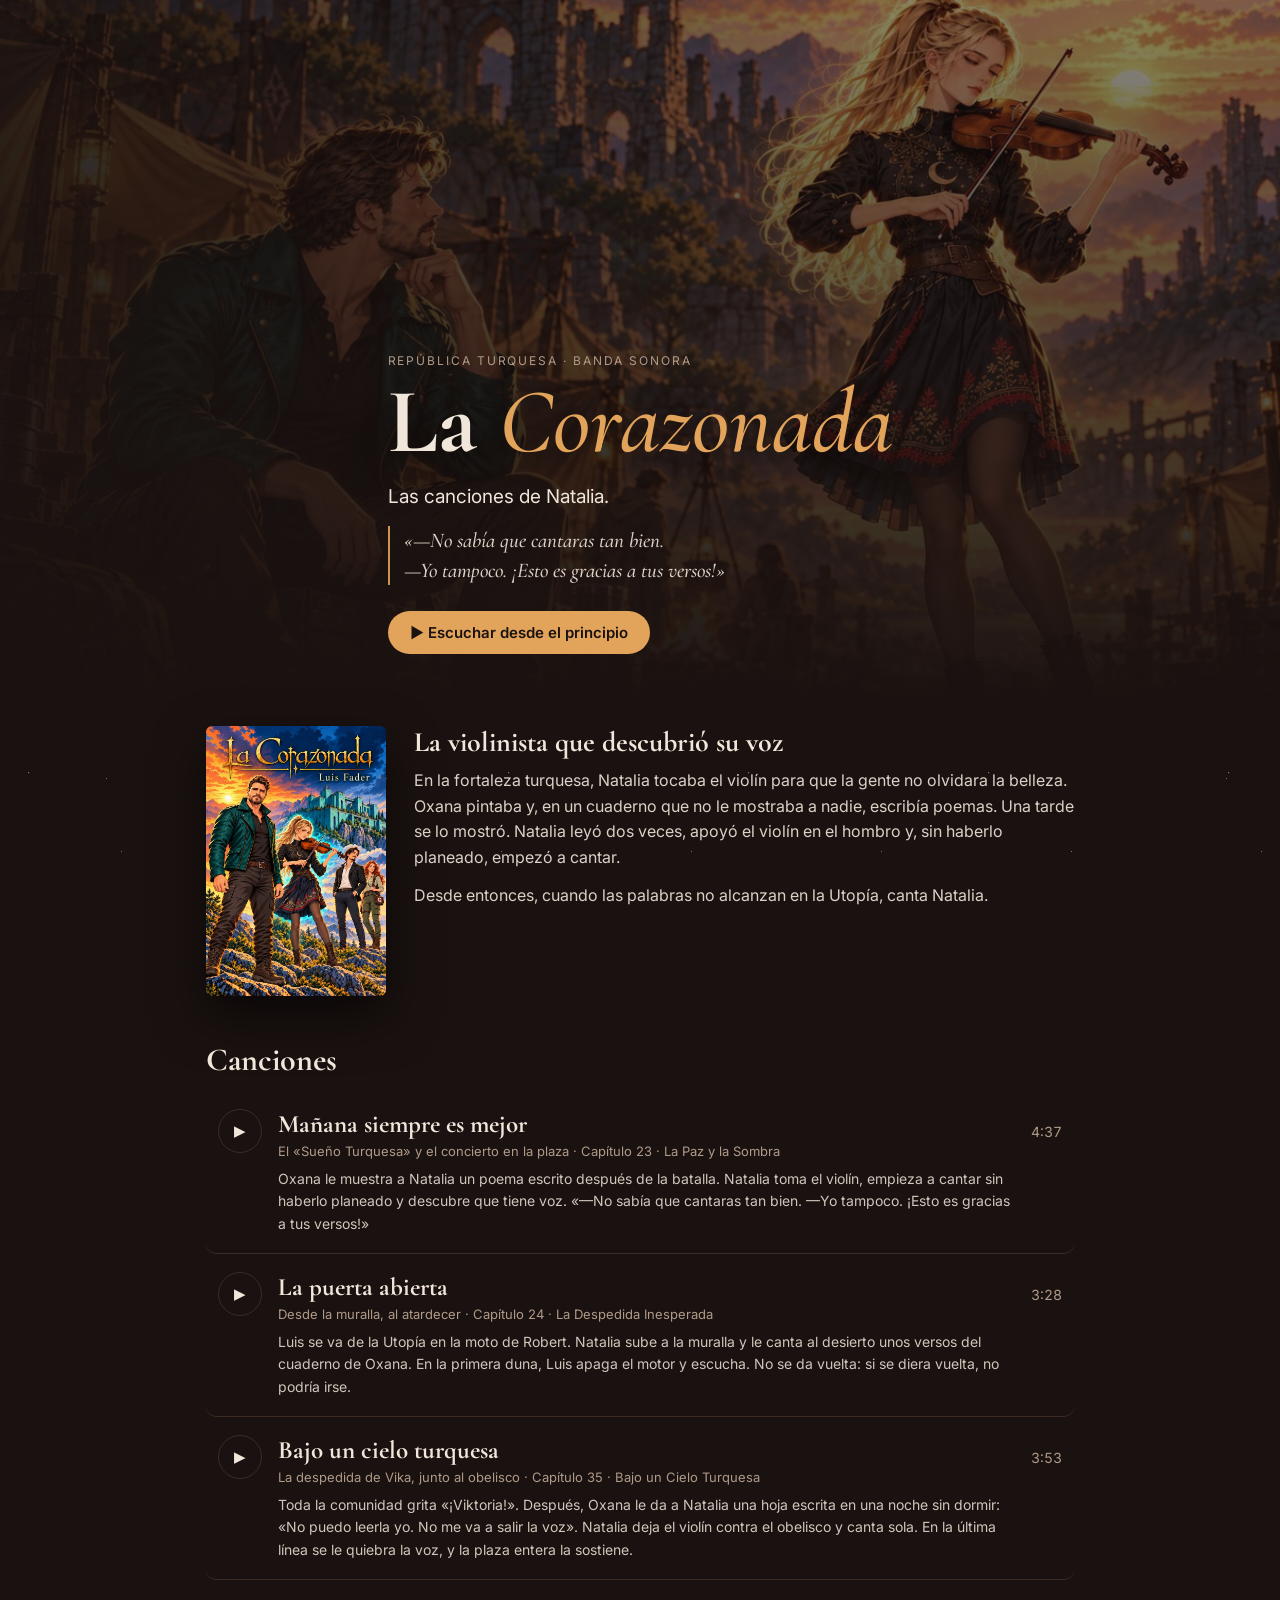
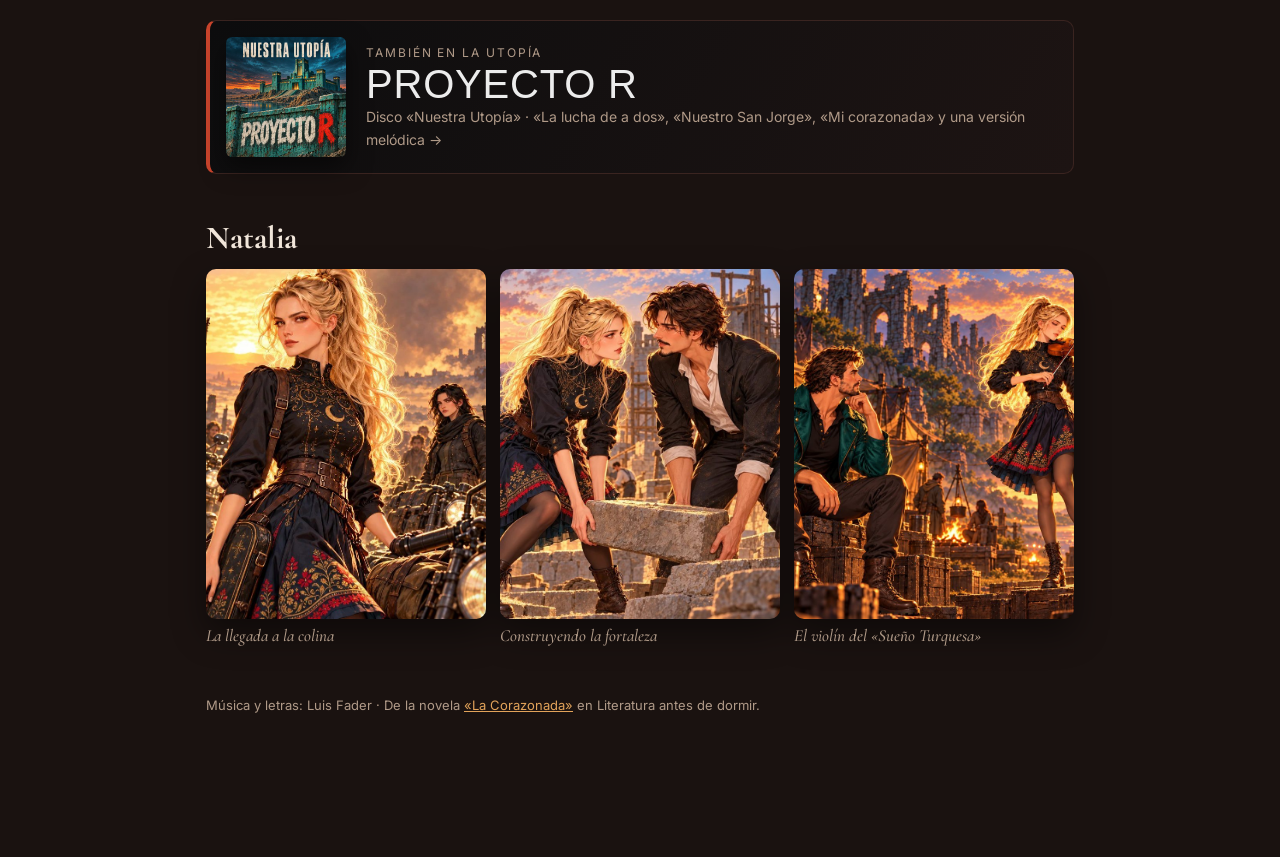
==== index.html @ 4f979d16 "Proyecto R: «Mi corazonada (versión melódica)», pista 4 Co-Authored-By: Claude Opus 5.5 <noreply@ant" ====
<!DOCTYPE html>
<html lang="es">
<head>
  <meta charset="UTF-8">
  <meta name="viewport" content="width=device-width, initial-scale=1.0">
  <title>La Corazonada — banda sonora</title>
  <meta name="description" content="Las canciones de Natalia en «La Corazonada», novela de Robert Fader.">
  <meta property="og:title" content="La Corazonada — banda sonora">
  <meta property="og:description" content="Las canciones de Natalia en «La Corazonada».">
  <meta property="og:image" content="assets/img/hero-violin.jpg">
  <link rel="preconnect" href="https://fonts.googleapis.com">
  <link href="https://fonts.googleapis.com/css2?family=Cormorant+Garamond:ital,wght@0,500;0,700;1,500&family=Inter:wght@400;500;600&display=swap" rel="stylesheet">
  <link rel="stylesheet" href="assets/css/style.css?v=4">
</head>
<body>
  <div class="stars" aria-hidden="true"></div>
  <div class="dust" aria-hidden="true"></div>

  <header class="hero">
    <img class="hero-bg" src="assets/img/hero-violin.jpg" alt="">
    <div class="hero-shade" aria-hidden="true"></div>
    <div class="wrap hero-inner">
      <p class="eyebrow">República Turquesa · Banda sonora</p>
      <h1>La <em>Corazonada</em></h1>
      <p class="lead">Las canciones de Natalia.</p>
      <p class="quote">«—No sabía que cantaras tan bien.<br>—Yo tampoco. ¡Esto es gracias a tus versos!»</p>
      <button class="btn" id="playAll" type="button">▶ Escuchar desde el principio</button>
    </div>
  </header>

  <main class="wrap">
    <section class="intro">
      <img class="cover" src="assets/img/cover.jpg" alt="Portada de «La Corazonada»">
      <div>
        <h2>La violinista que descubrió su voz</h2>
        <p>En la fortaleza turquesa, Natalia tocaba el violín para que la gente no olvidara la belleza. Oxana pintaba y, en un cuaderno que no le mostraba a nadie, escribía poemas. Una tarde se lo mostró. Natalia leyó dos veces, apoyó el violín en el hombro y, sin haberlo planeado, empezó a cantar.</p>
        <p>Desde entonces, cuando las palabras no alcanzan en la Utopía, canta Natalia.</p>
      </div>
    </section>

    <h2 class="section-title">Canciones</h2>
    <ol class="tracks" id="tracks"></ol>

    <section class="lyrics" id="lyrics" hidden>
      <p class="eyebrow" id="lyricsScene"></p>
      <h2 id="lyricsTitle"></h2>
      <div id="lyricsBody" class="lyrics-body"></div>
    </section>

    <a class="band-card" href="proyecto-r/">
      <img src="proyecto-r/img/nuestra-utopia-400.jpg" alt="Portada de «Nuestra Utopía», de Proyecto R" width="120" height="120" loading="lazy">
      <span class="band-text">
        <span class="eyebrow">También en la Utopía</span>
        <span class="band-name">Proyecto R</span>
        <span class="band-sub">Disco «Nuestra Utopía» · «La lucha de a dos», «Nuestro San Jorge», «Mi corazonada» y una versión melódica →</span>
      </span>
    </a>

    <h2 class="section-title">Natalia</h2>
    <div class="gallery">
      <figure><img src="assets/img/natalia-retrato.jpg" alt="Natalia junto a las motos, al llegar a la colina" loading="lazy"><figcaption>La llegada a la colina</figcaption></figure>
      <figure><img src="assets/img/natalia-piedra.jpg" alt="Natalia y Robert levantando una piedra turquesa" loading="lazy"><figcaption>Construyendo la fortaleza</figcaption></figure>
      <figure><img src="assets/img/hero-violin.jpg" alt="Natalia toca el violín al atardecer mientras Robert la escucha" loading="lazy"><figcaption>El violín del «Sueño Turquesa»</figcaption></figure>
    </div>
  </main>

  <footer class="wrap foot">
    <p>Música y letras: Luis Fader · De la novela <a href="https://luisfader.github.io/litmir/?lang=es#/la-corazonada">«La Corazonada»</a> en Literatura antes de dormir.</p>
  </footer>

  <div class="player" id="player" hidden>
    <button class="pbtn" id="prev" type="button" aria-label="Anterior">⏮</button>
    <button class="pbtn big" id="toggle" type="button" aria-label="Reproducir">▶</button>
    <button class="pbtn" id="next" type="button" aria-label="Siguiente">⏭</button>
    <div class="pinfo">
      <span id="nowTitle"></span>
      <input type="range" id="seek" min="0" max="100" value="0" step="0.1" aria-label="Posición">
    </div>
    <span class="ptime" id="time">0:00</span>
  </div>
  <audio id="audio" preload="none"></audio>

  <script src="assets/js/canciones.js?v=4"></script>
  <script src="assets/js/app.js?v=4"></script>
</body>
</html>
---- assets/css/style.css ----
/* Desierto al atardecer y una fortaleza turquesa. Cuando canta Natalia, el cielo se vuelve turquesa y el polvo brilla. */
:root {
  --bg: #1a1210;
  --bg2: #241915;
  --line: #3d2c24;
  --ink: #f1e6da;
  --muted: #b09a88;
  --accent: #e2a35a;      /* arena dorada */
  --turq1: #3fd0c9;       /* cielo turquesa */
  --turq2: #1f8f9a;
  --serif: "Cormorant Garamond", Georgia, serif;
  --sans: "Inter", system-ui, sans-serif;
}
body.is-playing { --accent: var(--turq1); }

* { box-sizing: border-box; }
html { scroll-behavior: smooth; }
body {
  margin: 0; background: var(--bg); color: var(--ink);
  font: 16px/1.6 var(--sans); padding-bottom: 96px; transition: background 2s;
}
body.is-playing { background: #0f1a1c; }
a { color: var(--accent); }

.wrap { max-width: 900px; margin: 0 auto; padding: 0 16px; }

/* estrellas del desierto */
.stars {
  position: fixed; inset: 0; pointer-events: none; z-index: 0; opacity: .45;
  background-image:
    radial-gradient(1.5px 1.5px at 12% 22%, #fff3e0 50%, transparent 51%),
    radial-gradient(1px 1px at 64% 48%, #fff3e0 50%, transparent 51%),
    radial-gradient(1.2px 1.2px at 38% 78%, #ffe2c4 50%, transparent 51%),
    radial-gradient(1px 1px at 86% 12%, #fff3e0 50%, transparent 51%);
  background-size: 240px 240px, 190px 190px, 280px 280px, 150px 150px;
  animation: twinkle 6s ease-in-out infinite alternate; transition: opacity 2s;
}
@keyframes twinkle { to { opacity: .2; } }
body.is-playing .stars { opacity: .7; }

/* polvo turquesa que sube con la música */
.dust {
  position: fixed; inset: 0; pointer-events: none; z-index: 0; opacity: 0;
  background-image:
    radial-gradient(2px 2px at 20% 90%, var(--turq1) 50%, transparent 51%),
    radial-gradient(1.5px 1.5px at 70% 70%, var(--turq1) 50%, transparent 51%),
    radial-gradient(2.5px 2.5px at 45% 55%, #9ff3ec 50%, transparent 51%),
    radial-gradient(1.5px 1.5px at 90% 85%, var(--turq1) 50%, transparent 51%);
  background-size: 230px 230px, 170px 170px, 270px 270px, 150px 150px;
  animation: dust 18s linear infinite; transition: opacity 2s;
}
@keyframes dust { to { background-position: 30px -230px, -20px -170px, 15px -270px, -10px -150px; } }
body.is-playing .dust { opacity: .5; }
@media (prefers-reduced-motion: reduce) { .stars, .dust { animation: none; } }

header, main, footer { position: relative; z-index: 1; }

/* portada con Natalia y el violín */
.hero { position: relative; min-height: 78vh; display: flex; align-items: flex-end; overflow: hidden; }
.hero-bg {
  position: absolute; inset: 0; width: 100%; height: 100%; object-fit: cover; object-position: 70% 35%;
  filter: saturate(.8) brightness(.75); transition: filter 2.5s;
}
body.is-playing .hero-bg { filter: saturate(1.05) brightness(.85) hue-rotate(-12deg); }
.hero-shade {
  position: absolute; inset: 0;
  background: linear-gradient(180deg, rgba(26,18,16,.15) 0%, rgba(26,18,16,.55) 55%, var(--bg) 100%),
              linear-gradient(90deg, rgba(26,18,16,.85) 0%, rgba(26,18,16,.2) 65%);
  transition: background 2s;
}
body.is-playing .hero-shade {
  background: linear-gradient(180deg, rgba(15,26,28,.1) 0%, rgba(15,26,28,.55) 55%, #0f1a1c 100%),
              linear-gradient(90deg, rgba(15,26,28,.85) 0%, rgba(15,26,28,.15) 65%);
}
.hero-inner { position: relative; padding-top: 80px; padding-bottom: 48px; }
.eyebrow { text-transform: uppercase; letter-spacing: .16em; font-size: 12px; color: var(--muted); margin: 0 0 8px; }
h1 { font: 700 clamp(48px, 9vw, 92px)/.95 var(--serif); margin: 0 0 16px; text-shadow: 0 4px 30px rgba(0,0,0,.5); }
h1 em { font-weight: 500; color: var(--accent); transition: color 1.5s; }
body.is-playing h1 em {
  background: linear-gradient(90deg, var(--turq1), #9ff3ec, var(--turq2));
  -webkit-background-clip: text; background-clip: text; color: transparent;
}
.lead { font-size: 19px; margin: 0 0 14px; max-width: 30em; }
.quote {
  font: italic 500 21px/1.4 var(--serif); color: var(--ink); opacity: .9; max-width: 28em;
  border-left: 2px solid var(--accent); padding-left: 14px; margin: 0 0 26px; transition: border-color 1.5s;
}
.btn {
  font: 600 15px var(--sans); color: #1a1210; background: var(--accent);
  border: 0; border-radius: 999px; padding: 12px 22px; cursor: pointer; transition: background 1.5s, transform .15s;
}
.btn:hover { transform: translateY(-1px); }

.intro { display: grid; grid-template-columns: 180px 1fr; gap: 28px; align-items: start; margin-top: 24px; }
.cover { width: 100%; border-radius: 6px; box-shadow: 0 20px 50px rgba(0,0,0,.6); }
.intro h2 { font: 700 28px/1.15 var(--serif); margin: 0 0 10px; }
.intro p { margin: 0 0 12px; color: var(--ink); opacity: .9; }

.section-title { font: 700 32px var(--serif); margin: 44px 0 12px; }

.tracks { list-style: none; margin: 0; padding: 0; }
.track {
  display: grid; grid-template-columns: 44px 1fr auto; gap: 16px; align-items: start;
  padding: 18px 12px; border-bottom: 1px solid var(--line); cursor: pointer; border-radius: 10px; transition: background .2s;
}
.track:hover, .track.active { background: var(--bg2); }
body.is-playing .track.active { background: rgba(63,208,201,.08); }
.tplay {
  width: 44px; height: 44px; border-radius: 50%; border: 1px solid var(--line);
  background: transparent; color: var(--ink); font-size: 15px; cursor: pointer;
}
.track.active .tplay { background: var(--accent); color: #1a1210; border-color: var(--accent); }
.tmeta { display: flex; flex-direction: column; gap: 2px; min-width: 0; }
.ttitle { font: 700 25px/1.2 var(--serif); }
.track.active .ttitle { color: var(--accent); }
.tscene { font-size: 13px; color: var(--muted); }
.tchap { white-space: nowrap; }
.tnote { font-size: 14px; opacity: .85; margin-top: 4px; }
.tdur { font-variant-numeric: tabular-nums; color: var(--muted); font-size: 14px; padding-top: 12px; }

.lyrics { margin: 44px 0 24px; padding: 28px; background: var(--bg2); border-radius: 12px; border: 1px solid var(--line); }
.lyrics h2 { font: 700 36px var(--serif); margin: 0 0 16px; color: var(--accent); transition: color 1.5s; }
.lyrics-body p { font: 500 21px/1.5 var(--serif); margin: 0 0 18px; }
.lyrics-body .chorus { padding-left: 14px; border-left: 2px solid var(--accent); font-style: italic; }
.lyrics-body .label { display: block; font: 600 11px var(--sans); letter-spacing: .14em; text-transform: uppercase; color: var(--muted); font-style: normal; margin-bottom: 4px; }
.muted { color: var(--muted); }

.gallery { display: grid; grid-template-columns: repeat(3, 1fr); gap: 14px; }
.gallery figure { margin: 0; }
.gallery img { width: 100%; aspect-ratio: 4/5; object-fit: cover; border-radius: 10px; display: block; box-shadow: 0 14px 34px rgba(0,0,0,.45); }
.gallery figcaption { font: italic 500 17px var(--serif); color: var(--muted); margin-top: 6px; }

.foot { color: var(--muted); font-size: 13px; padding-top: 36px; padding-bottom: 32px; }

.player {
  position: fixed; left: 0; right: 0; bottom: 0; z-index: 5;
  display: flex; align-items: center; gap: 10px; padding: 12px 16px;
  background: rgba(20,14,12,.94); backdrop-filter: blur(8px); border-top: 1px solid var(--line);
}
body.is-playing .player { background: rgba(12,22,24,.94); }
.player[hidden] { display: none; }
.pbtn { background: none; border: 0; color: var(--ink); font-size: 18px; cursor: pointer; padding: 6px; }
.pbtn.big { width: 44px; height: 44px; border-radius: 50%; background: var(--accent); color: #1a1210; transition: background 1.5s; }
.pinfo { flex: 1; display: flex; flex-direction: column; gap: 4px; min-width: 0; }
#nowTitle { font: 700 17px var(--serif); white-space: nowrap; overflow: hidden; text-overflow: ellipsis; }
#seek { width: 100%; accent-color: var(--accent); }
.ptime { font-variant-numeric: tabular-nums; color: var(--muted); font-size: 13px; }

@media (max-width: 640px) {
  .hero { min-height: 70vh; }
  .hero-bg { object-position: 72% 30%; }
  .hero-inner { padding-top: 48px; padding-bottom: 32px; }
  .intro { grid-template-columns: 1fr; }
  .cover { width: 140px; }
  .gallery { grid-template-columns: 1fr 1fr; }
  .gallery figure:last-child { grid-column: 1 / -1; }
  .gallery figure:last-child img { aspect-ratio: 16/10; }
  .track { grid-template-columns: 40px 1fr; }
  .tdur { display: none; }
  .tplay { width: 40px; height: 40px; }
  .lyrics { padding: 20px; }
}

/* acceso a Proyecto R */
.band-card {
  display: flex; align-items: center; gap: 20px; margin: 40px 0 0; padding: 16px;
  background: linear-gradient(120deg, #0d0d0e, #1d1413); border: 1px solid #3a2420; border-left: 4px solid #c9442c;
  border-radius: 10px; text-decoration: none; color: var(--ink); transition: transform .15s, border-color .2s;
}
.band-card:hover { transform: translateY(-2px); border-color: #c9442c; }
.band-card .eyebrow { margin: 0; }
.band-name { font: 400 40px/1 Impact, "Anton", sans-serif; text-transform: uppercase; letter-spacing: .02em; color: #ececec; }
.band-sub { font-size: 14px; color: var(--muted); }
.band-card img { width: 120px; height: 120px; object-fit: cover; border-radius: 6px; flex: none; box-shadow: 0 10px 24px rgba(0,0,0,.5); }
.band-text { display: flex; flex-direction: column; gap: 2px; min-width: 0; }
@media (max-width: 640px) { .band-card img { width: 84px; height: 84px; } .band-name { font-size: 30px; } }
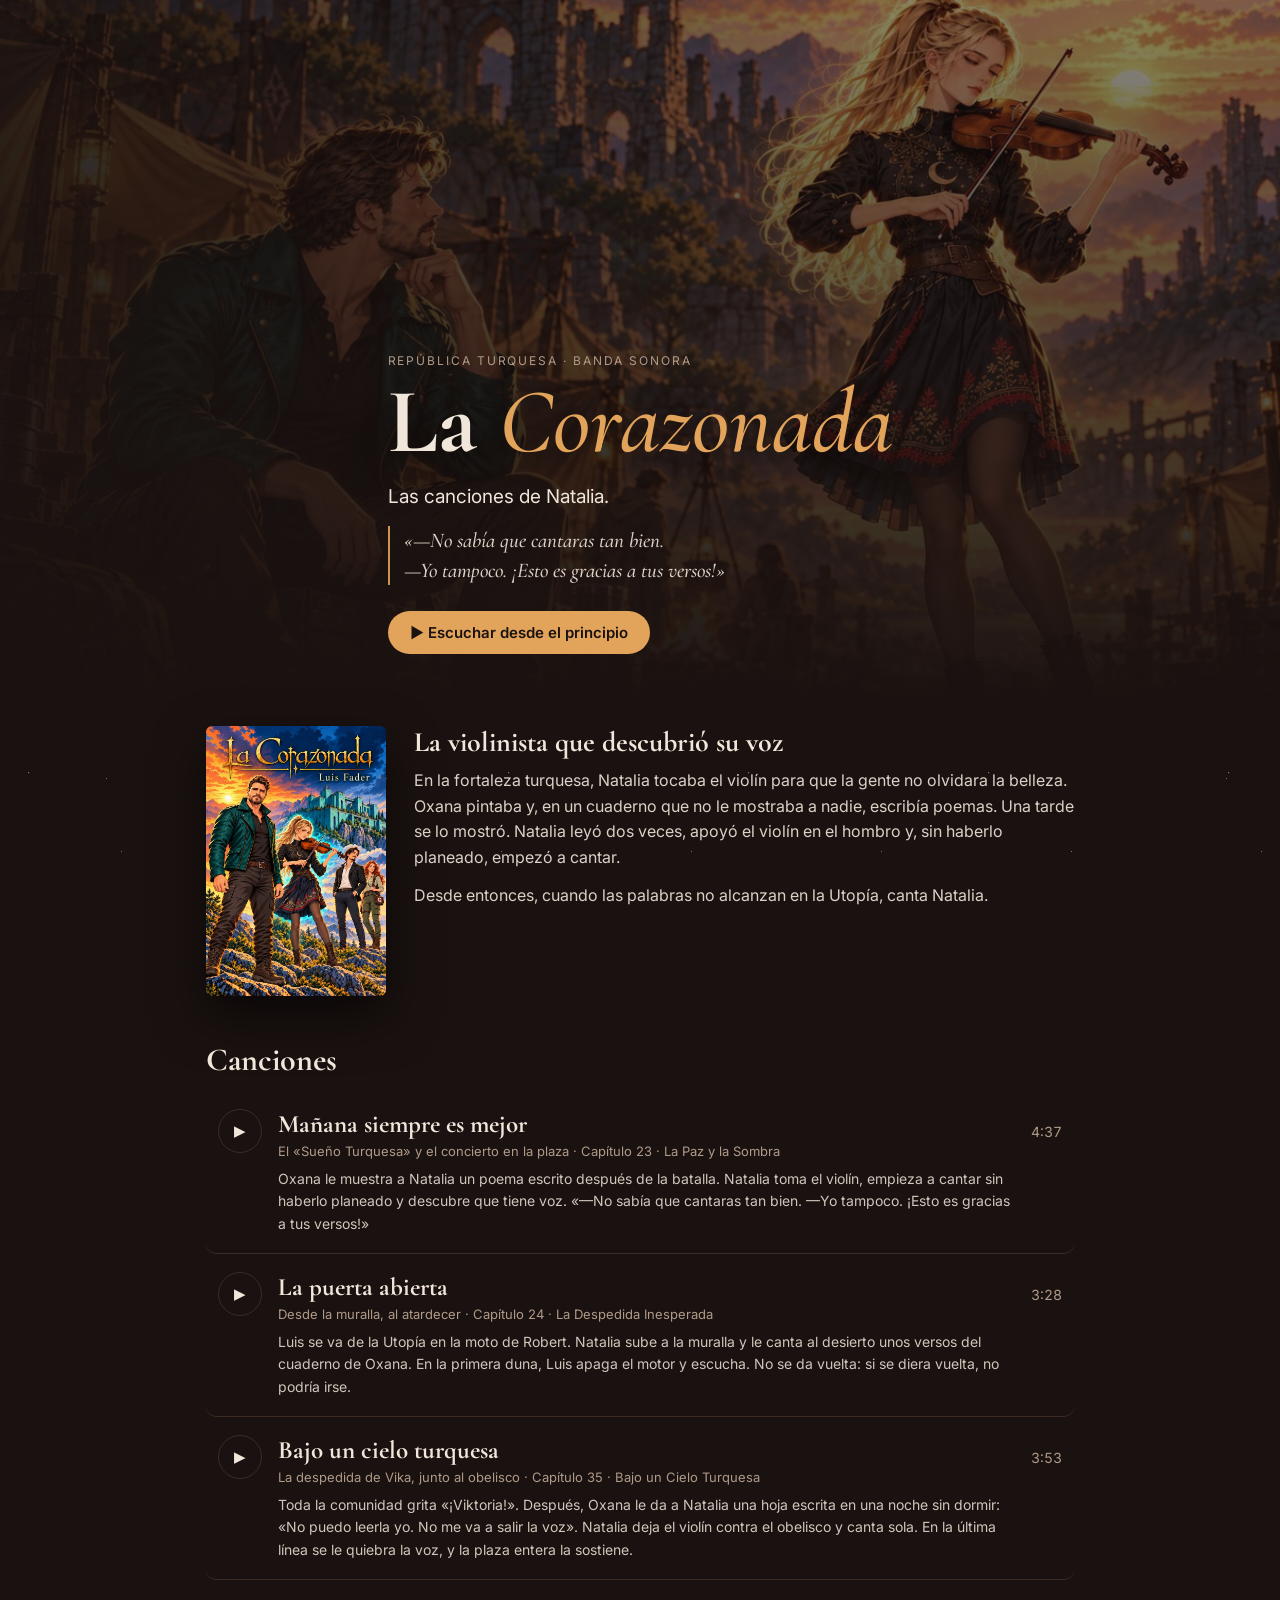
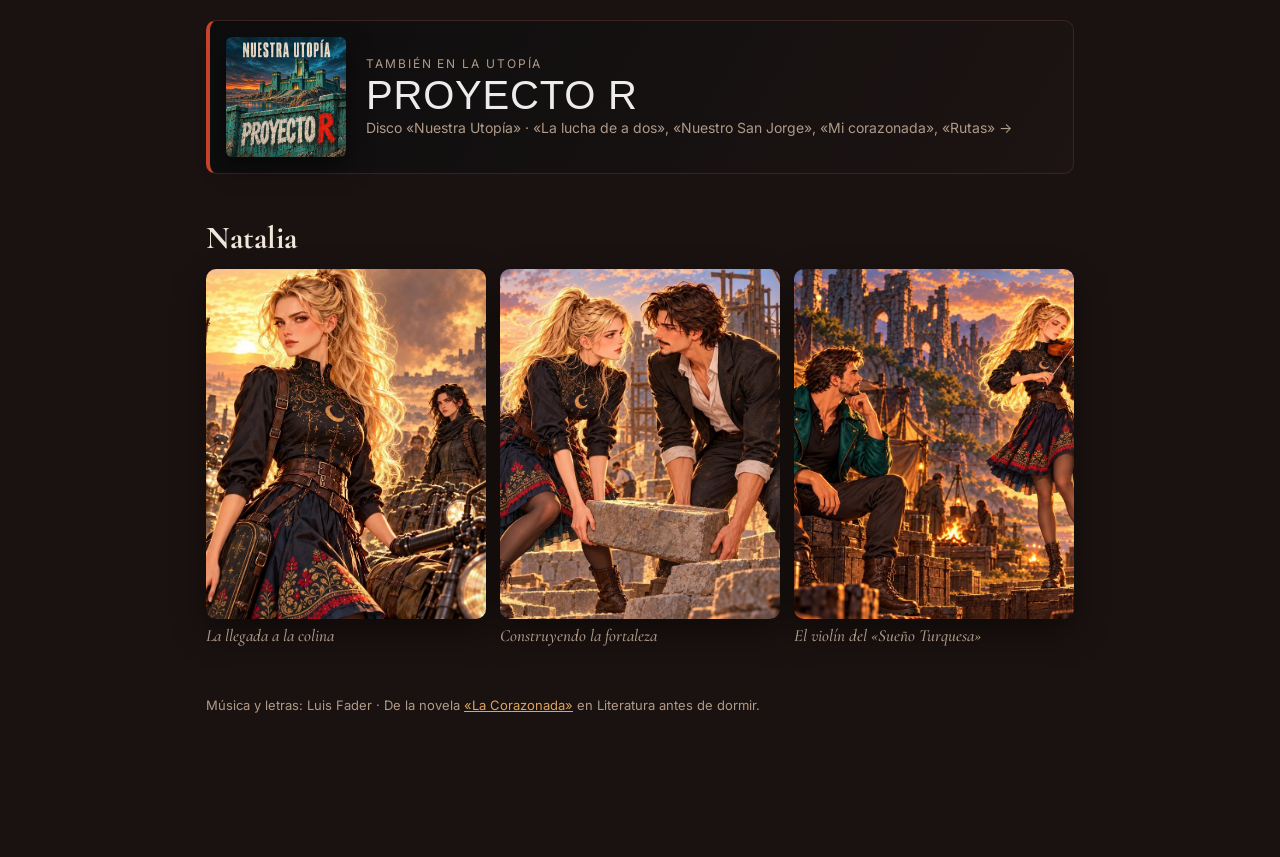
==== commit f5cfd79d: "Proyecto R: «Rutas», pista 5 Co-Authored-By: Claude Opus 5.5 <noreply@anthropic.com> Claude-Session:" ====
--- a/index.html
+++ b/index.html
@@ -52,7 +52,7 @@
       <span class="band-text">
         <span class="eyebrow">También en la Utopía</span>
         <span class="band-name">Proyecto R</span>
-        <span class="band-sub">Disco «Nuestra Utopía» · «La lucha de a dos», «Nuestro San Jorge», «Mi corazonada» y una versión melódica →</span>
+        <span class="band-sub">Disco «Nuestra Utopía» · «La lucha de a dos», «Nuestro San Jorge», «Mi corazonada», «Rutas» →</span>
       </span>
     </a>
 
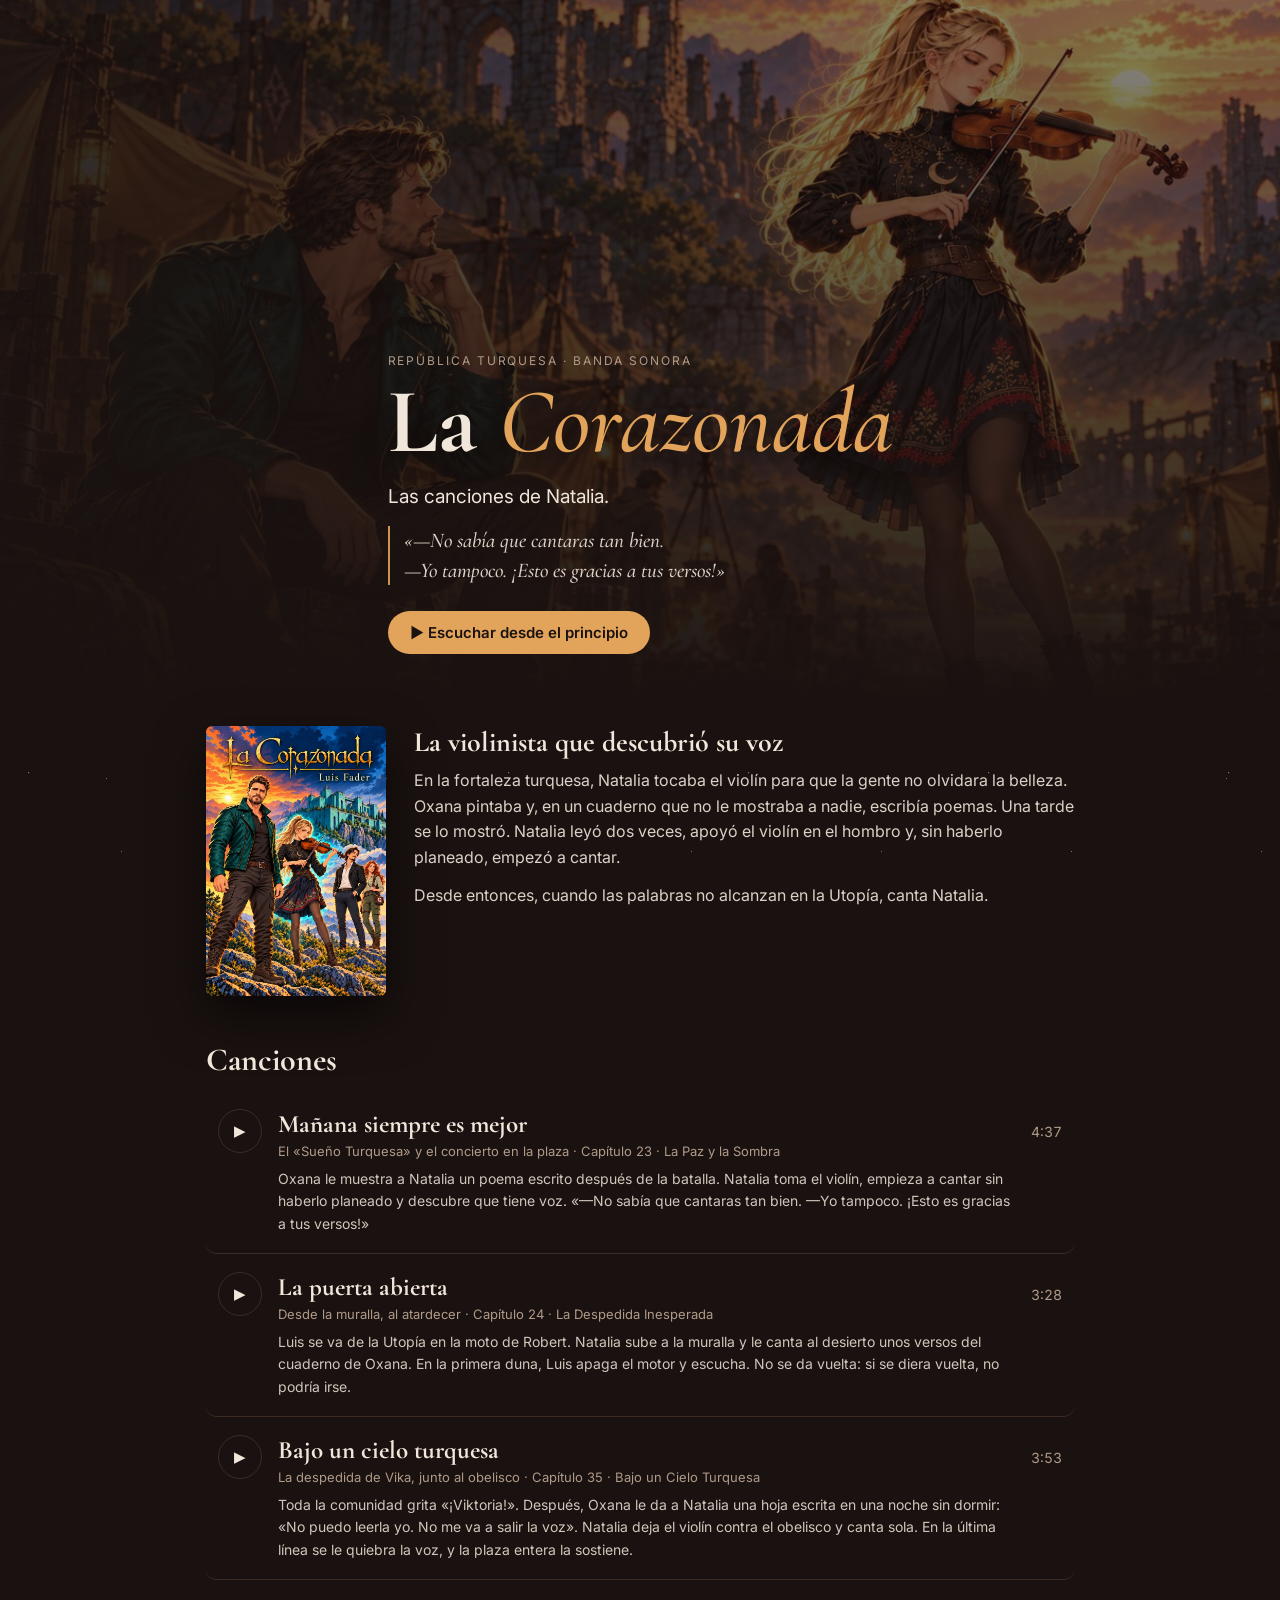
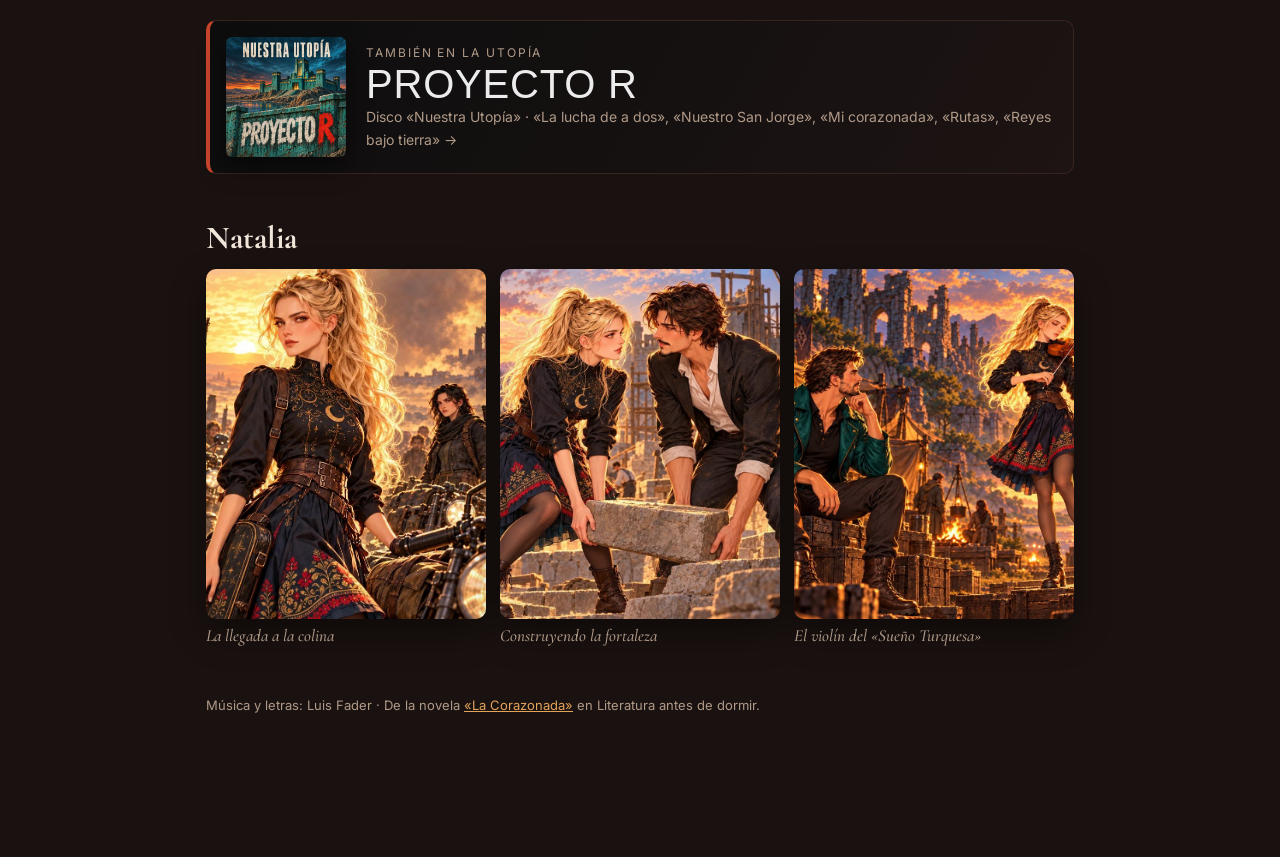
==== commit b1959b7b: "Proyecto R: «Reyes bajo tierra», pista 6 Co-Authored-By: Claude Opus 5.5 <noreply@anthropic.com> Cla" ====
--- a/index.html
+++ b/index.html
@@ -52,7 +52,7 @@
       <span class="band-text">
         <span class="eyebrow">También en la Utopía</span>
         <span class="band-name">Proyecto R</span>
-        <span class="band-sub">Disco «Nuestra Utopía» · «La lucha de a dos», «Nuestro San Jorge», «Mi corazonada», «Rutas» →</span>
+        <span class="band-sub">Disco «Nuestra Utopía» · «La lucha de a dos», «Nuestro San Jorge», «Mi corazonada», «Rutas», «Reyes bajo tierra» →</span>
       </span>
     </a>
 
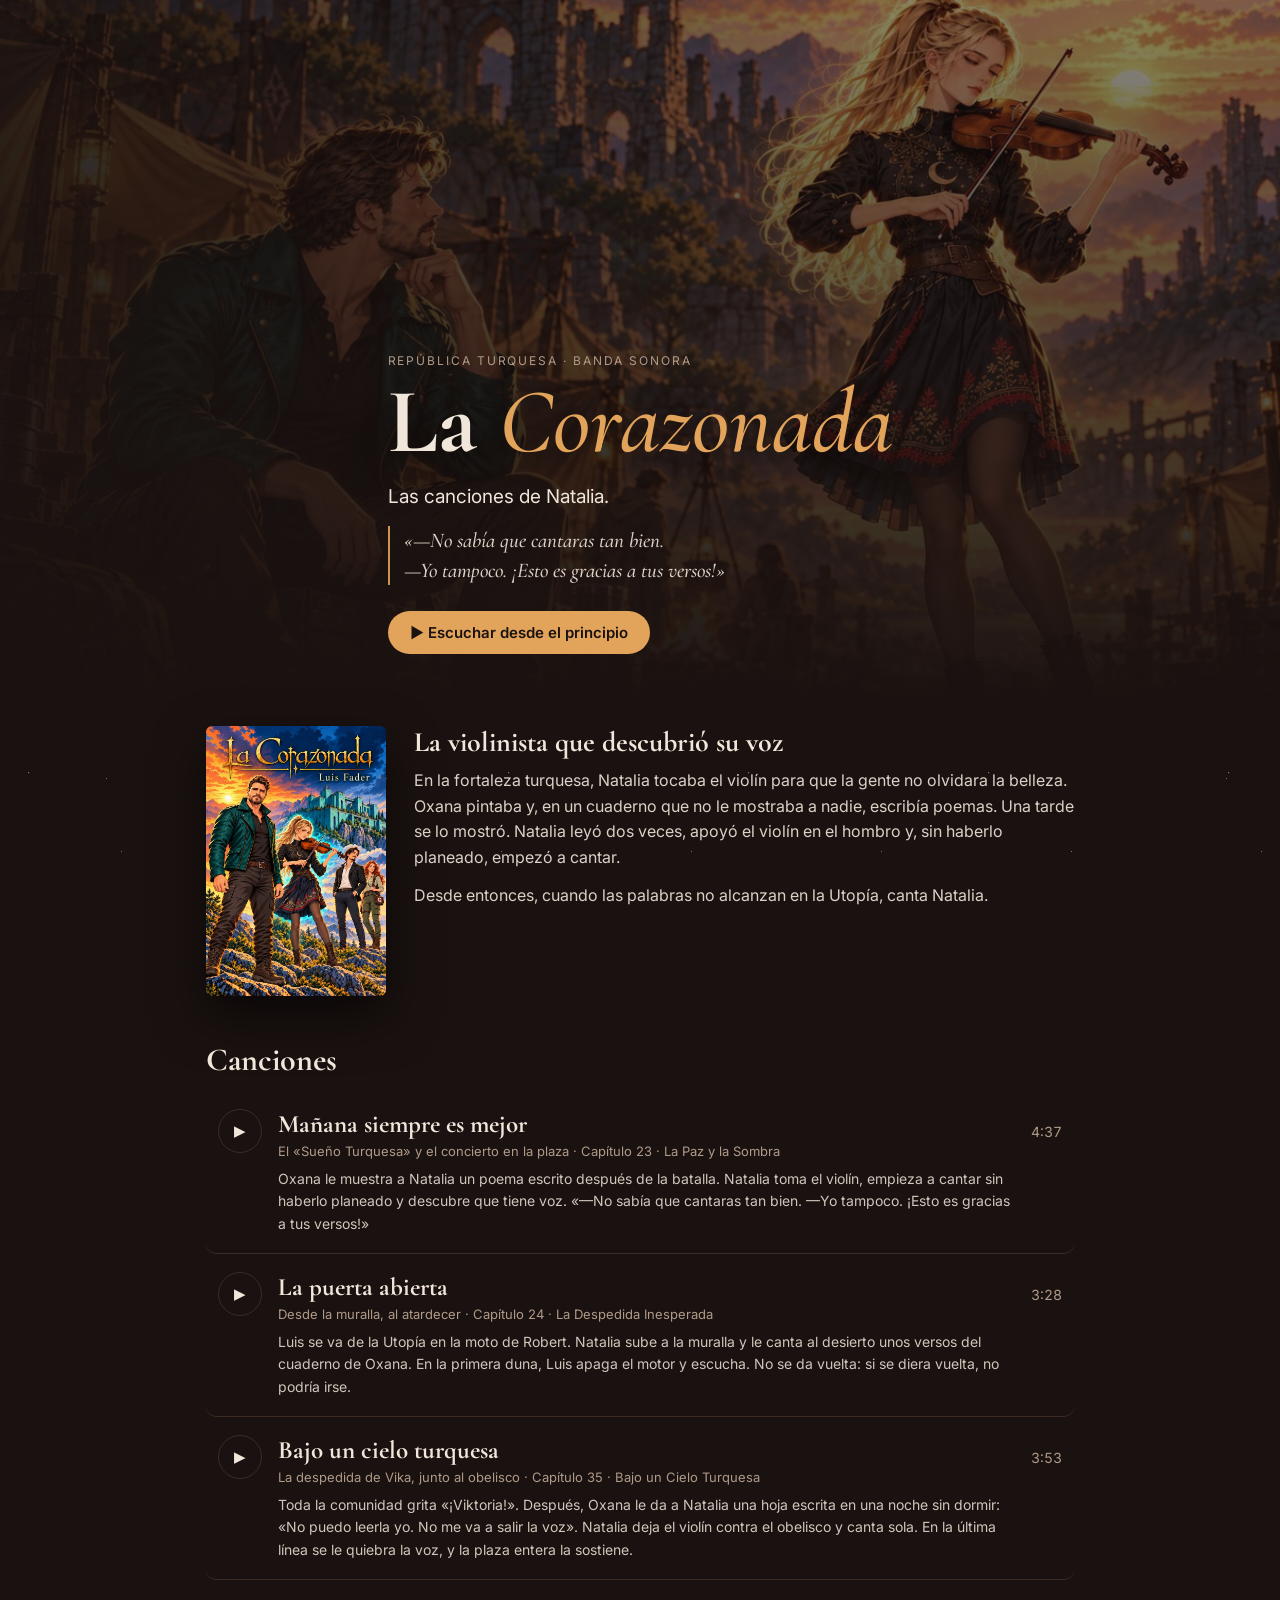
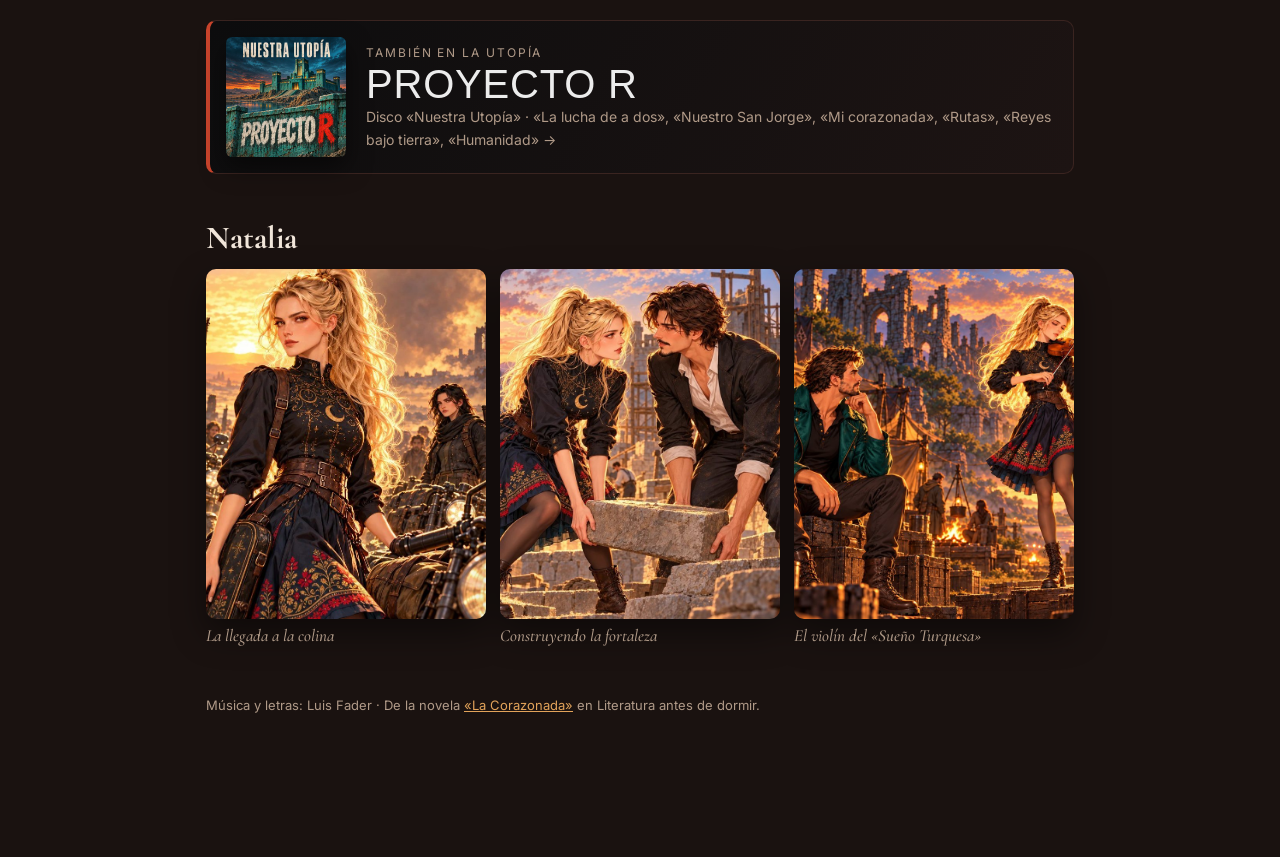
==== commit 1c290b8e: "Proyecto R: «Humanidad», pista 7 Co-Authored-By: Claude Opus 5.5 <noreply@anthropic.com> Claude-Sess" ====
--- a/index.html
+++ b/index.html
@@ -52,7 +52,7 @@
       <span class="band-text">
         <span class="eyebrow">También en la Utopía</span>
         <span class="band-name">Proyecto R</span>
-        <span class="band-sub">Disco «Nuestra Utopía» · «La lucha de a dos», «Nuestro San Jorge», «Mi corazonada», «Rutas», «Reyes bajo tierra» →</span>
+        <span class="band-sub">Disco «Nuestra Utopía» · «La lucha de a dos», «Nuestro San Jorge», «Mi corazonada», «Rutas», «Reyes bajo tierra», «Humanidad» →</span>
       </span>
     </a>
 
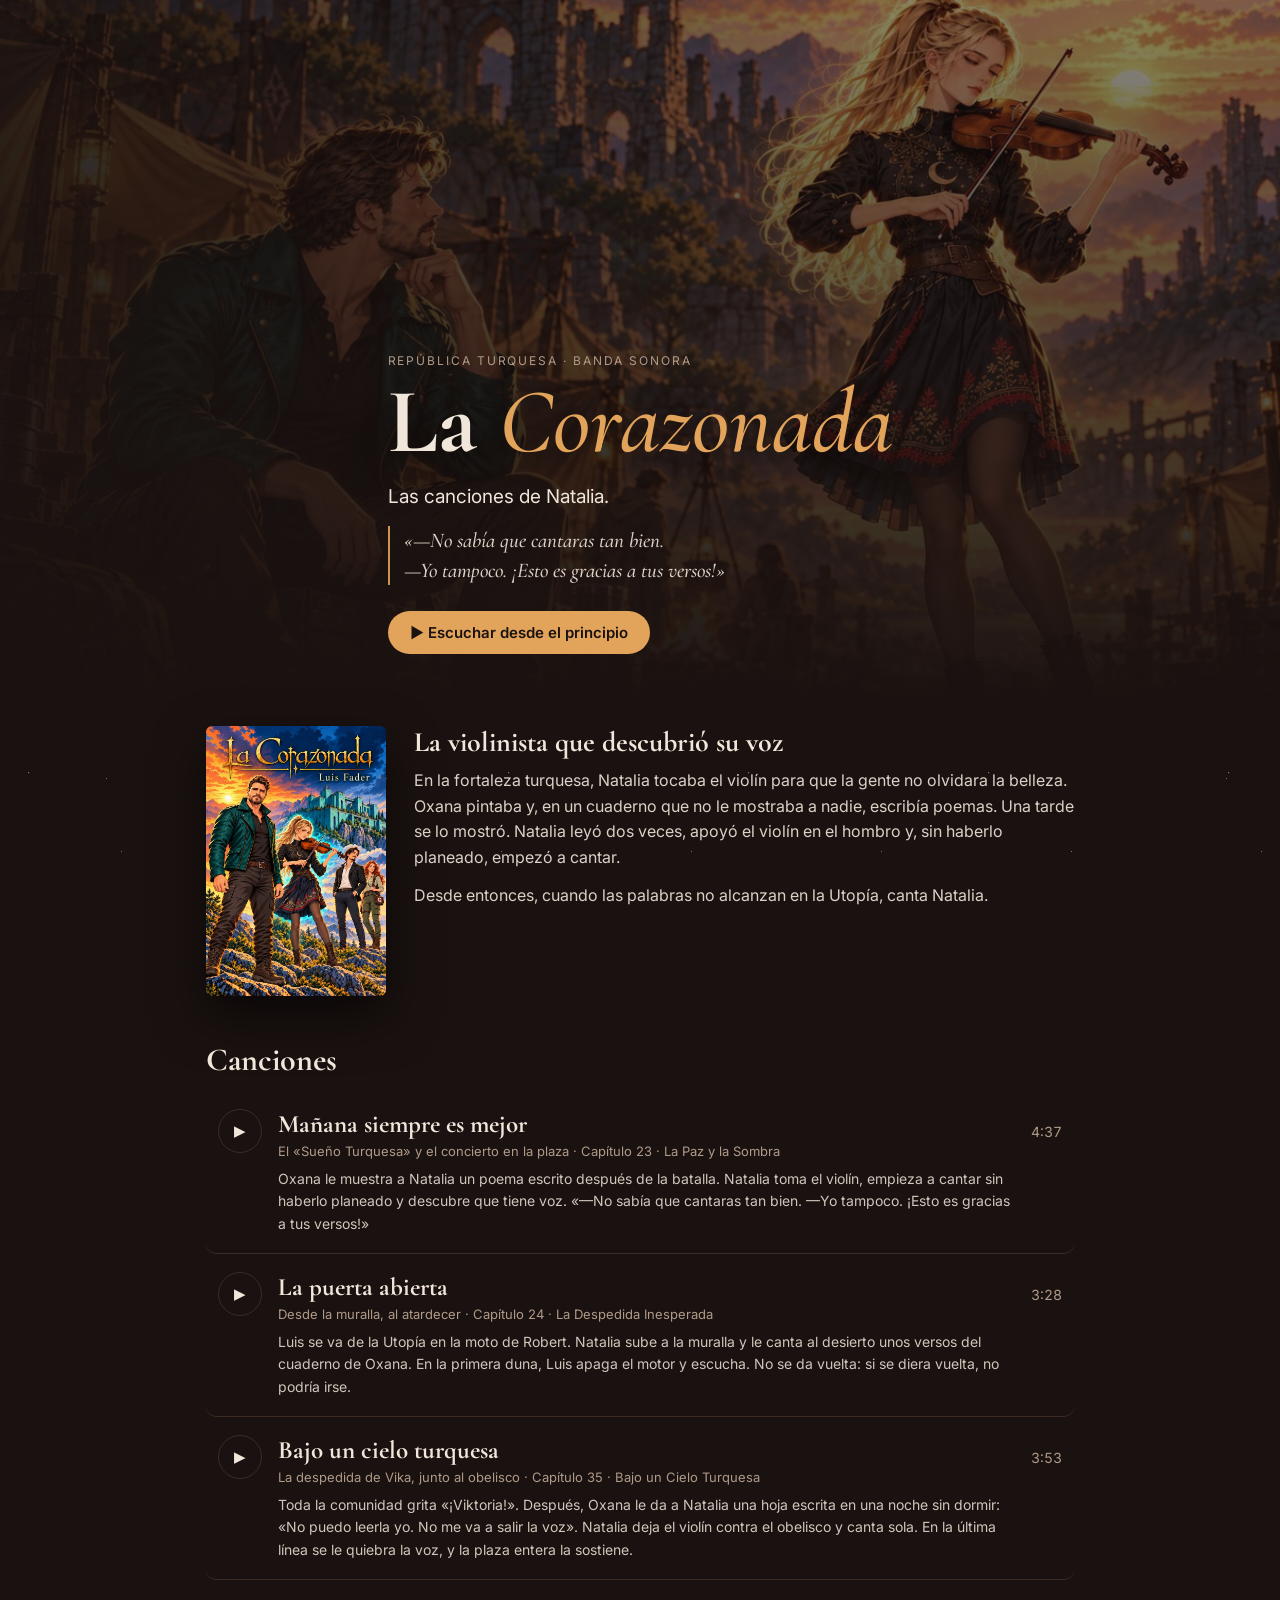
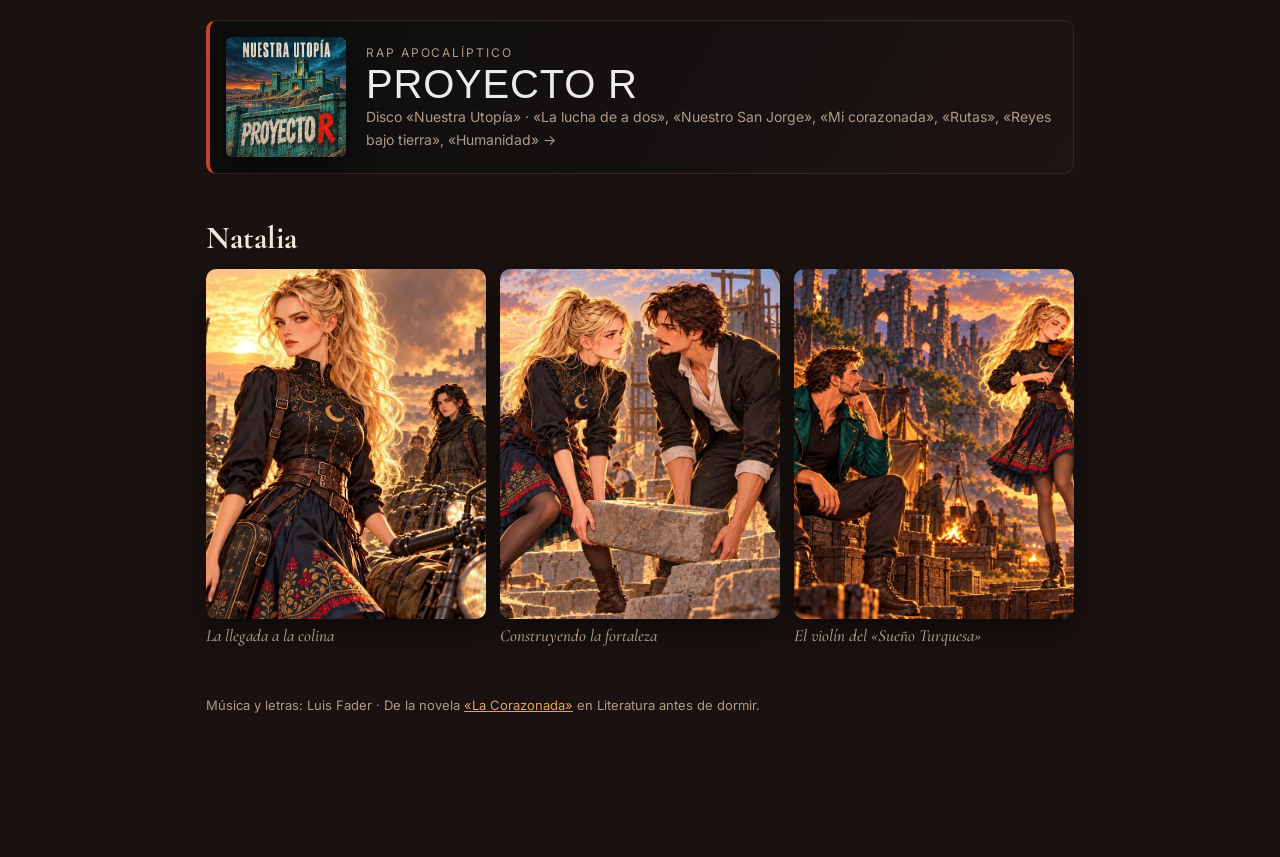
==== commit e8289bc0: "Proyecto R: género «rap apocalíptico» Co-Authored-By: Claude Opus 5.5 <noreply@anthropic.com> Claude" ====
--- a/index.html
+++ b/index.html
@@ -50,7 +50,7 @@
     <a class="band-card" href="proyecto-r/">
       <img src="proyecto-r/img/nuestra-utopia-400.jpg" alt="Portada de «Nuestra Utopía», de Proyecto R" width="120" height="120" loading="lazy">
       <span class="band-text">
-        <span class="eyebrow">También en la Utopía</span>
+        <span class="eyebrow">Rap apocalíptico</span>
         <span class="band-name">Proyecto R</span>
         <span class="band-sub">Disco «Nuestra Utopía» · «La lucha de a dos», «Nuestro San Jorge», «Mi corazonada», «Rutas», «Reyes bajo tierra», «Humanidad» →</span>
       </span>
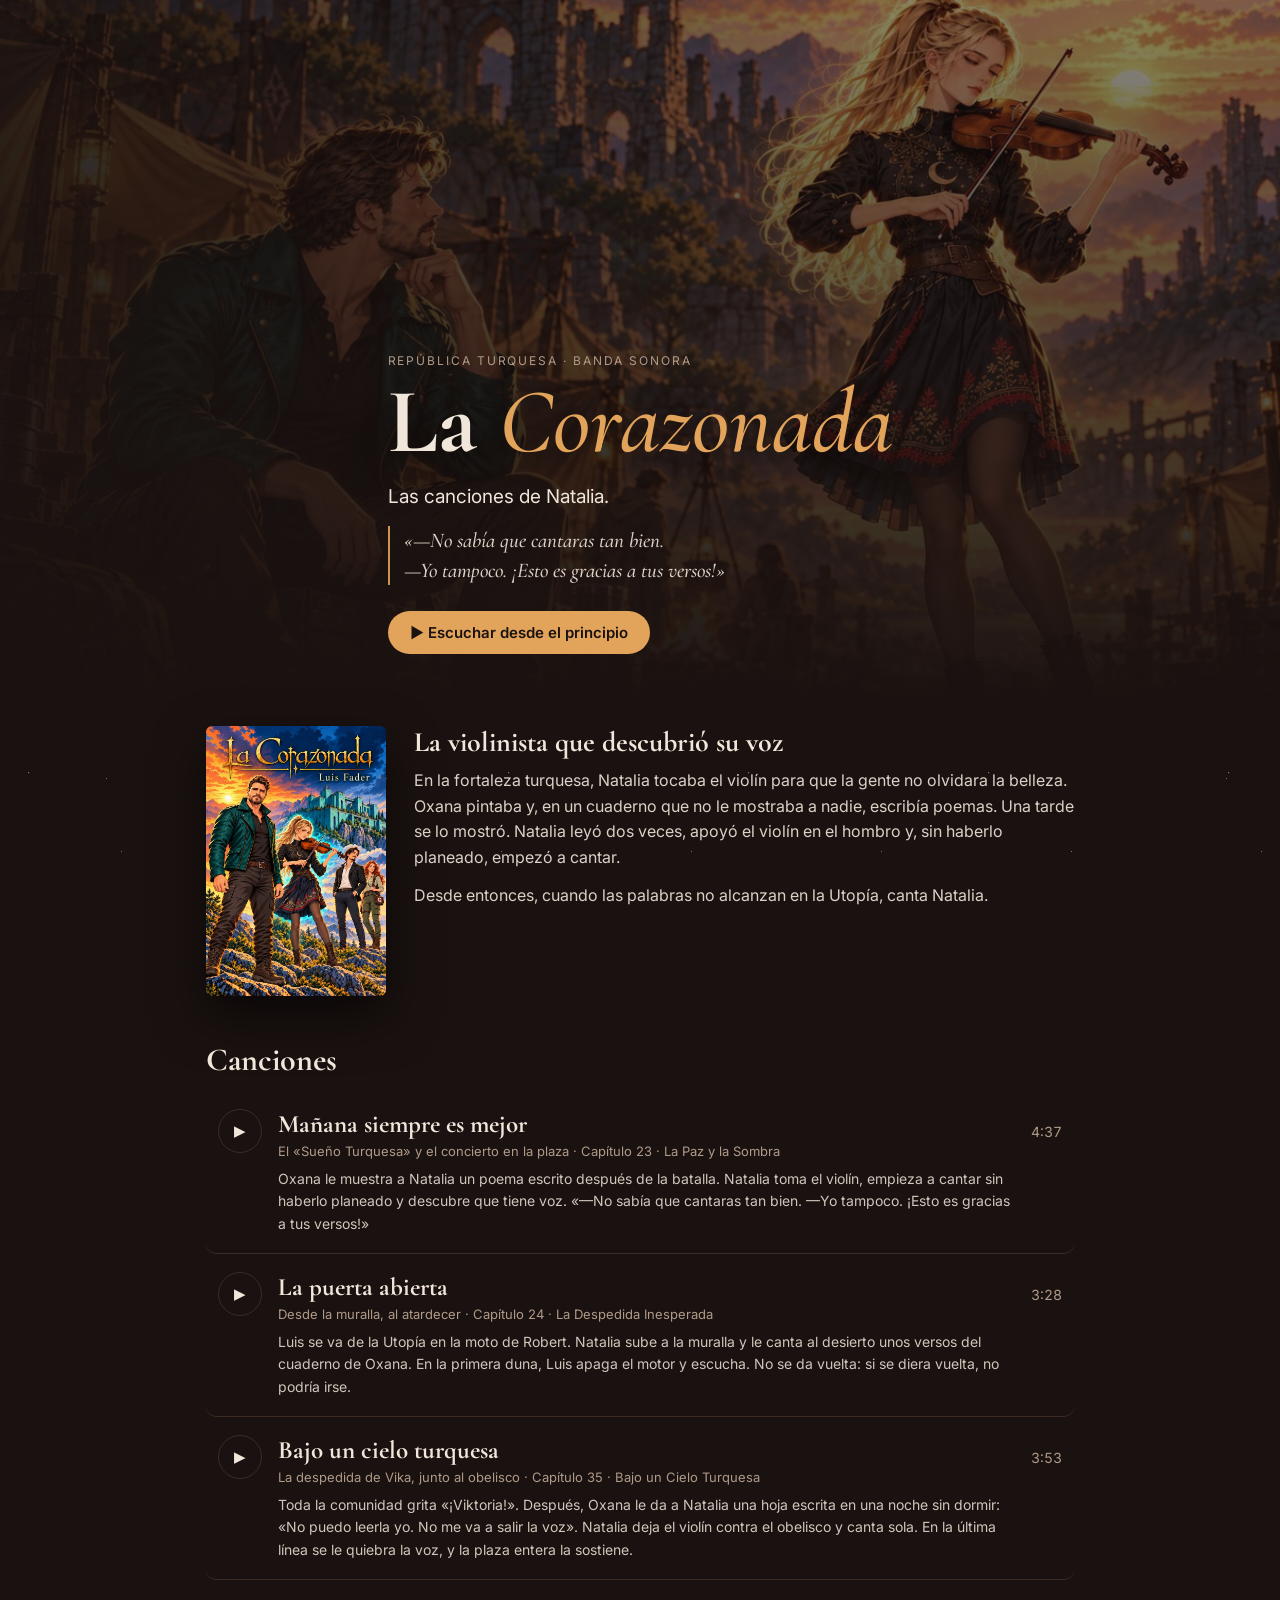
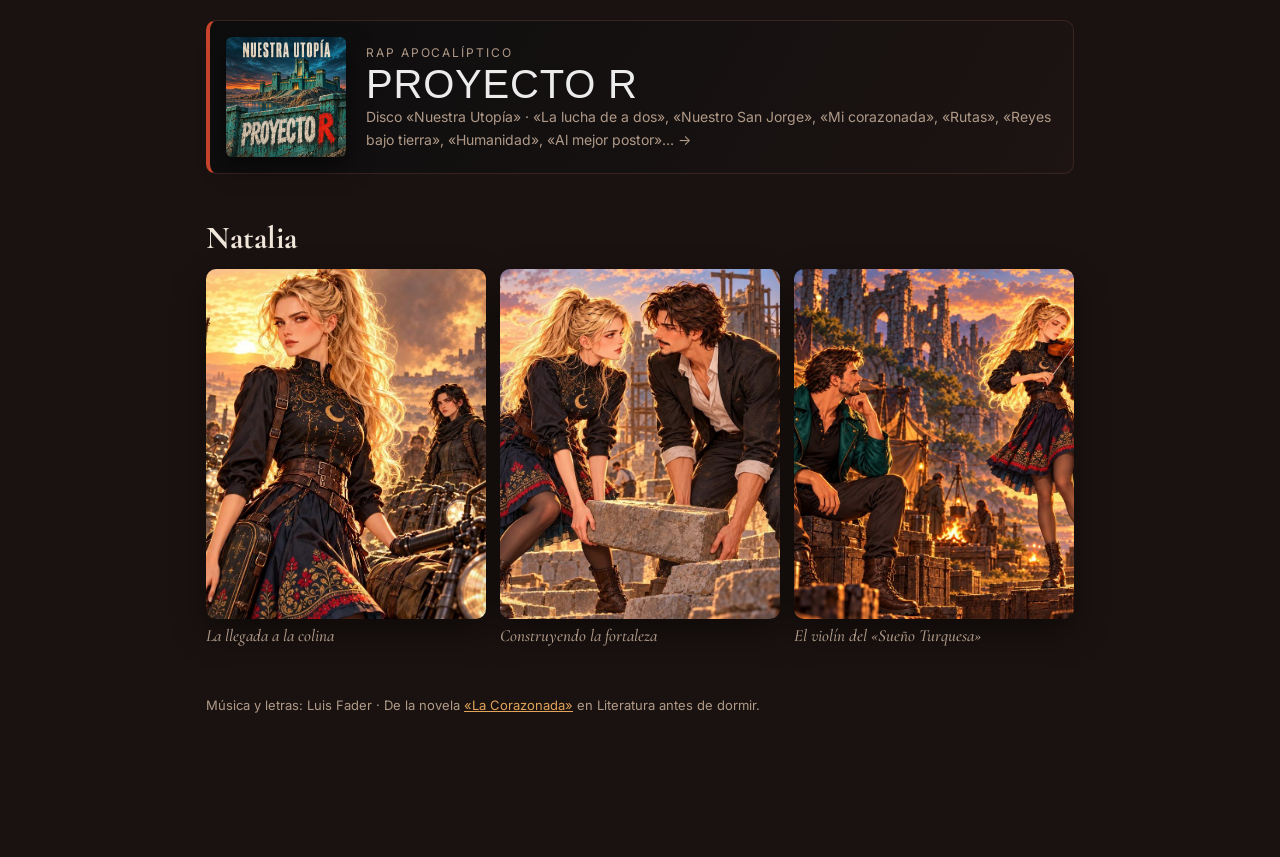
==== commit a82a05de: "Proyecto R: «Al mejor postor» y «Mañana siempre es mejor (versión rap)» Co-Authored-By: Claude Opus " ====
--- a/index.html
+++ b/index.html
@@ -52,7 +52,7 @@
       <span class="band-text">
         <span class="eyebrow">Rap apocalíptico</span>
         <span class="band-name">Proyecto R</span>
-        <span class="band-sub">Disco «Nuestra Utopía» · «La lucha de a dos», «Nuestro San Jorge», «Mi corazonada», «Rutas», «Reyes bajo tierra», «Humanidad» →</span>
+        <span class="band-sub">Disco «Nuestra Utopía» · «La lucha de a dos», «Nuestro San Jorge», «Mi corazonada», «Rutas», «Reyes bajo tierra», «Humanidad», «Al mejor postor»… →</span>
       </span>
     </a>
 
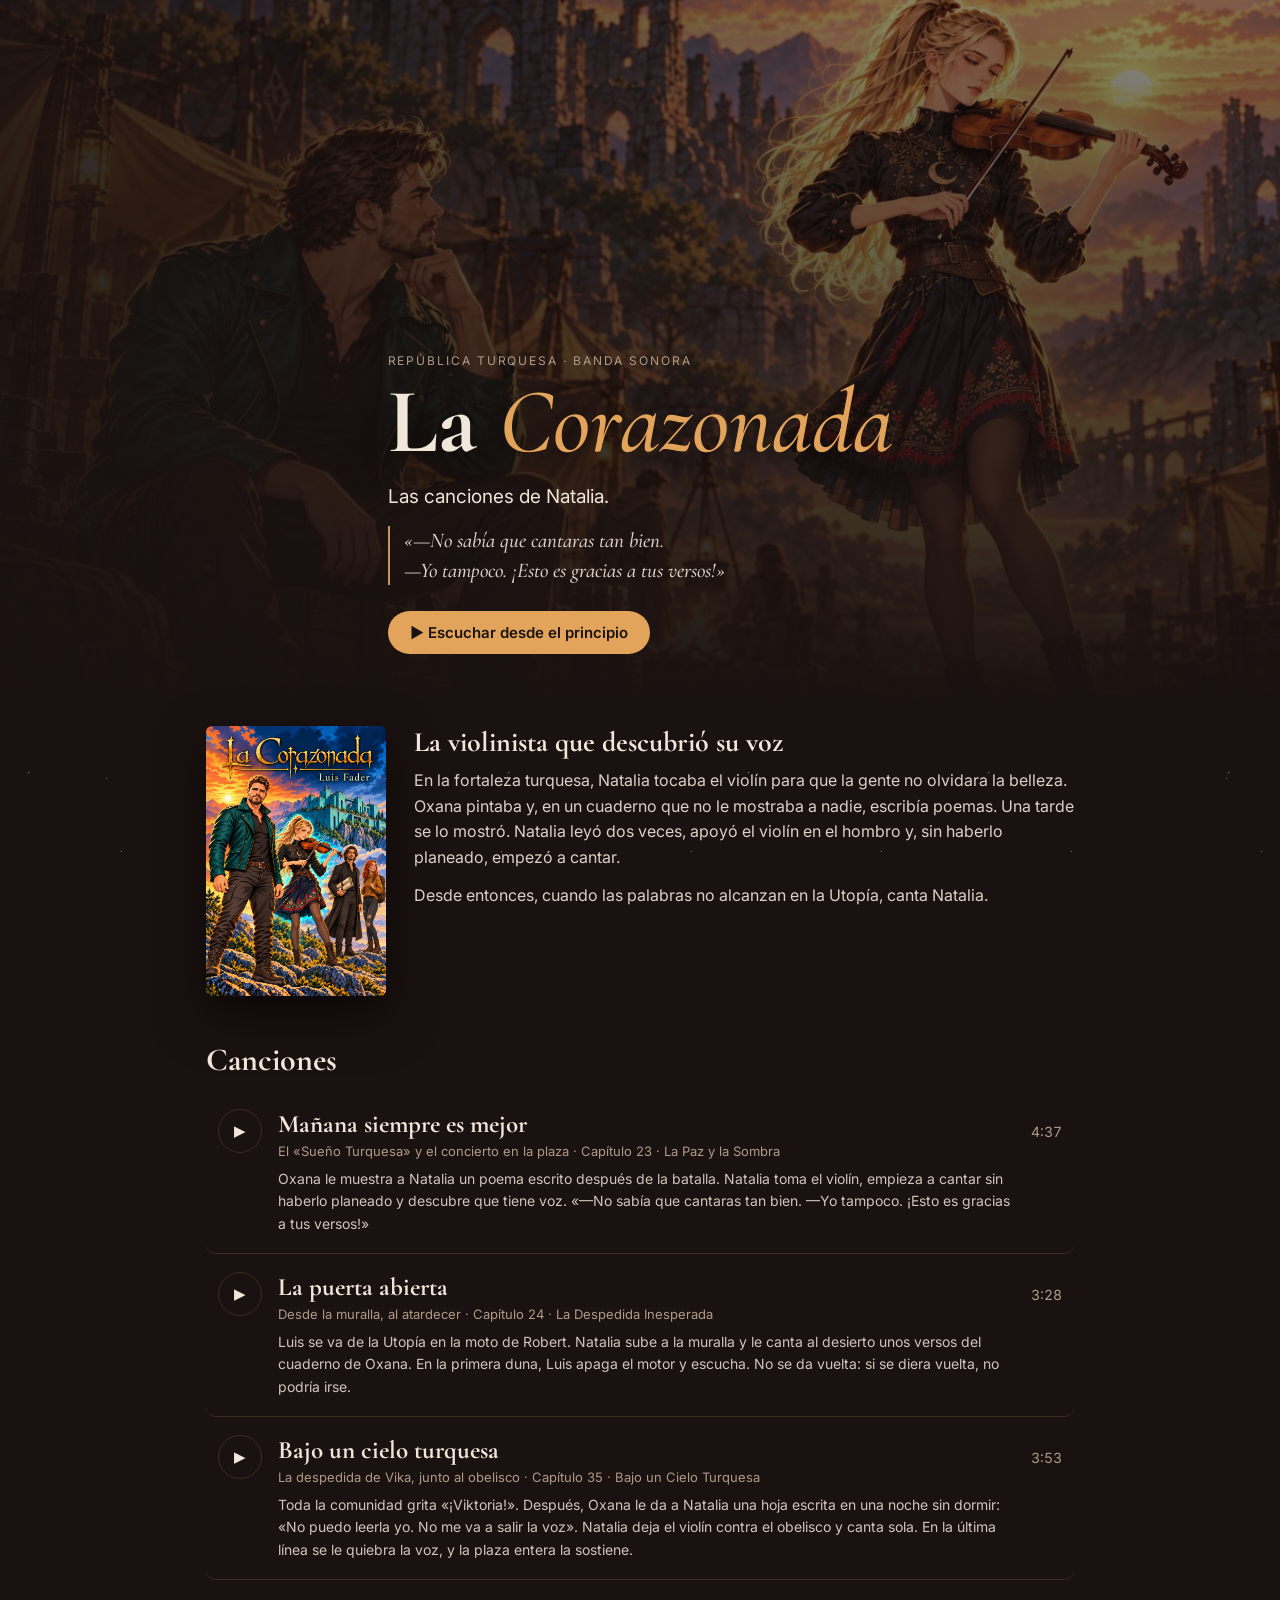
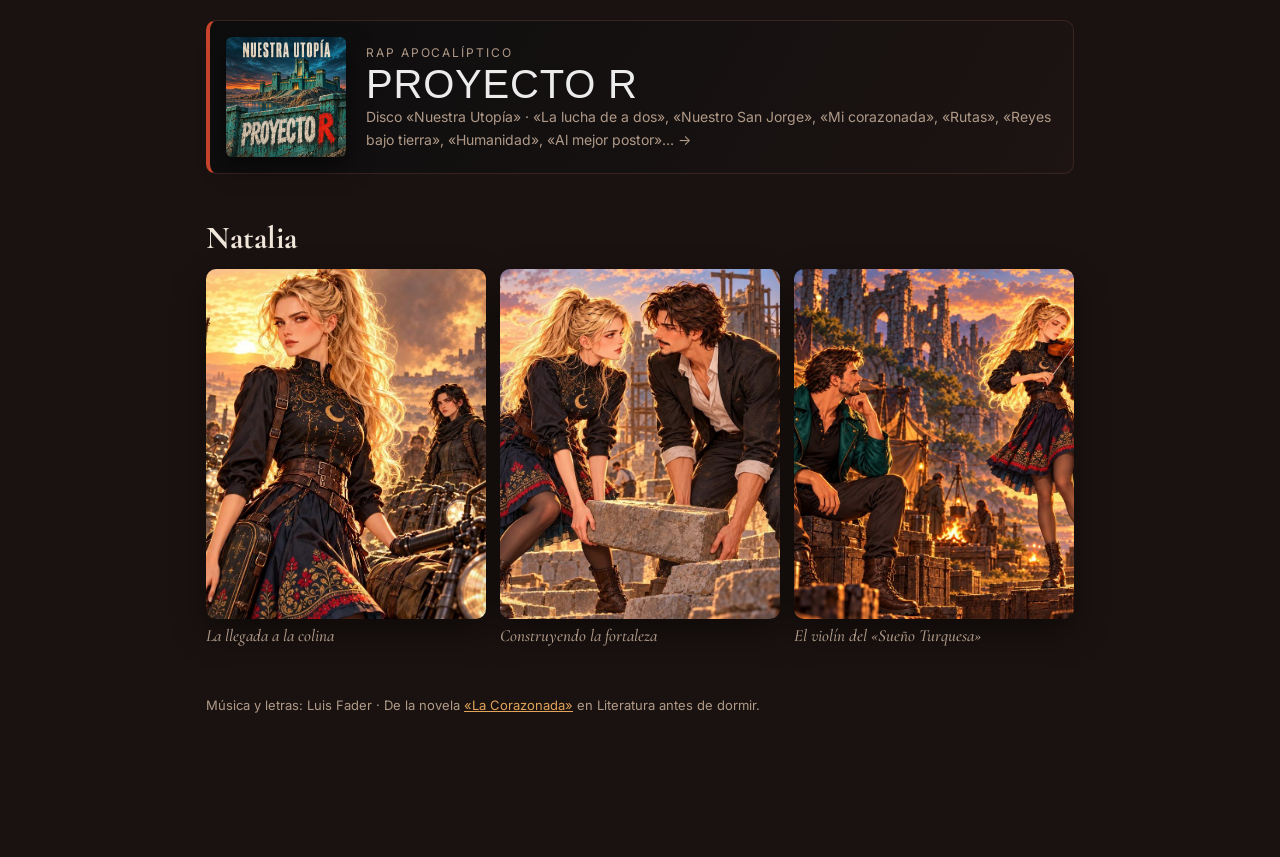
==== commit 252a6493: "Portada nueva de «La Corazonada» (cover-v5 de Litmir) Co-Authored-By: Claude Opus 5.5 <noreply@anthr" ====
--- a/index.html
+++ b/index.html
@@ -30,7 +30,7 @@
 
   <main class="wrap">
     <section class="intro">
-      <img class="cover" src="assets/img/cover.jpg" alt="Portada de «La Corazonada»">
+      <img class="cover" src="assets/img/cover.jpg?v=5" alt="Portada de «La Corazonada»">
       <div>
         <h2>La violinista que descubrió su voz</h2>
         <p>En la fortaleza turquesa, Natalia tocaba el violín para que la gente no olvidara la belleza. Oxana pintaba y, en un cuaderno que no le mostraba a nadie, escribía poemas. Una tarde se lo mostró. Natalia leyó dos veces, apoyó el violín en el hombro y, sin haberlo planeado, empezó a cantar.</p>
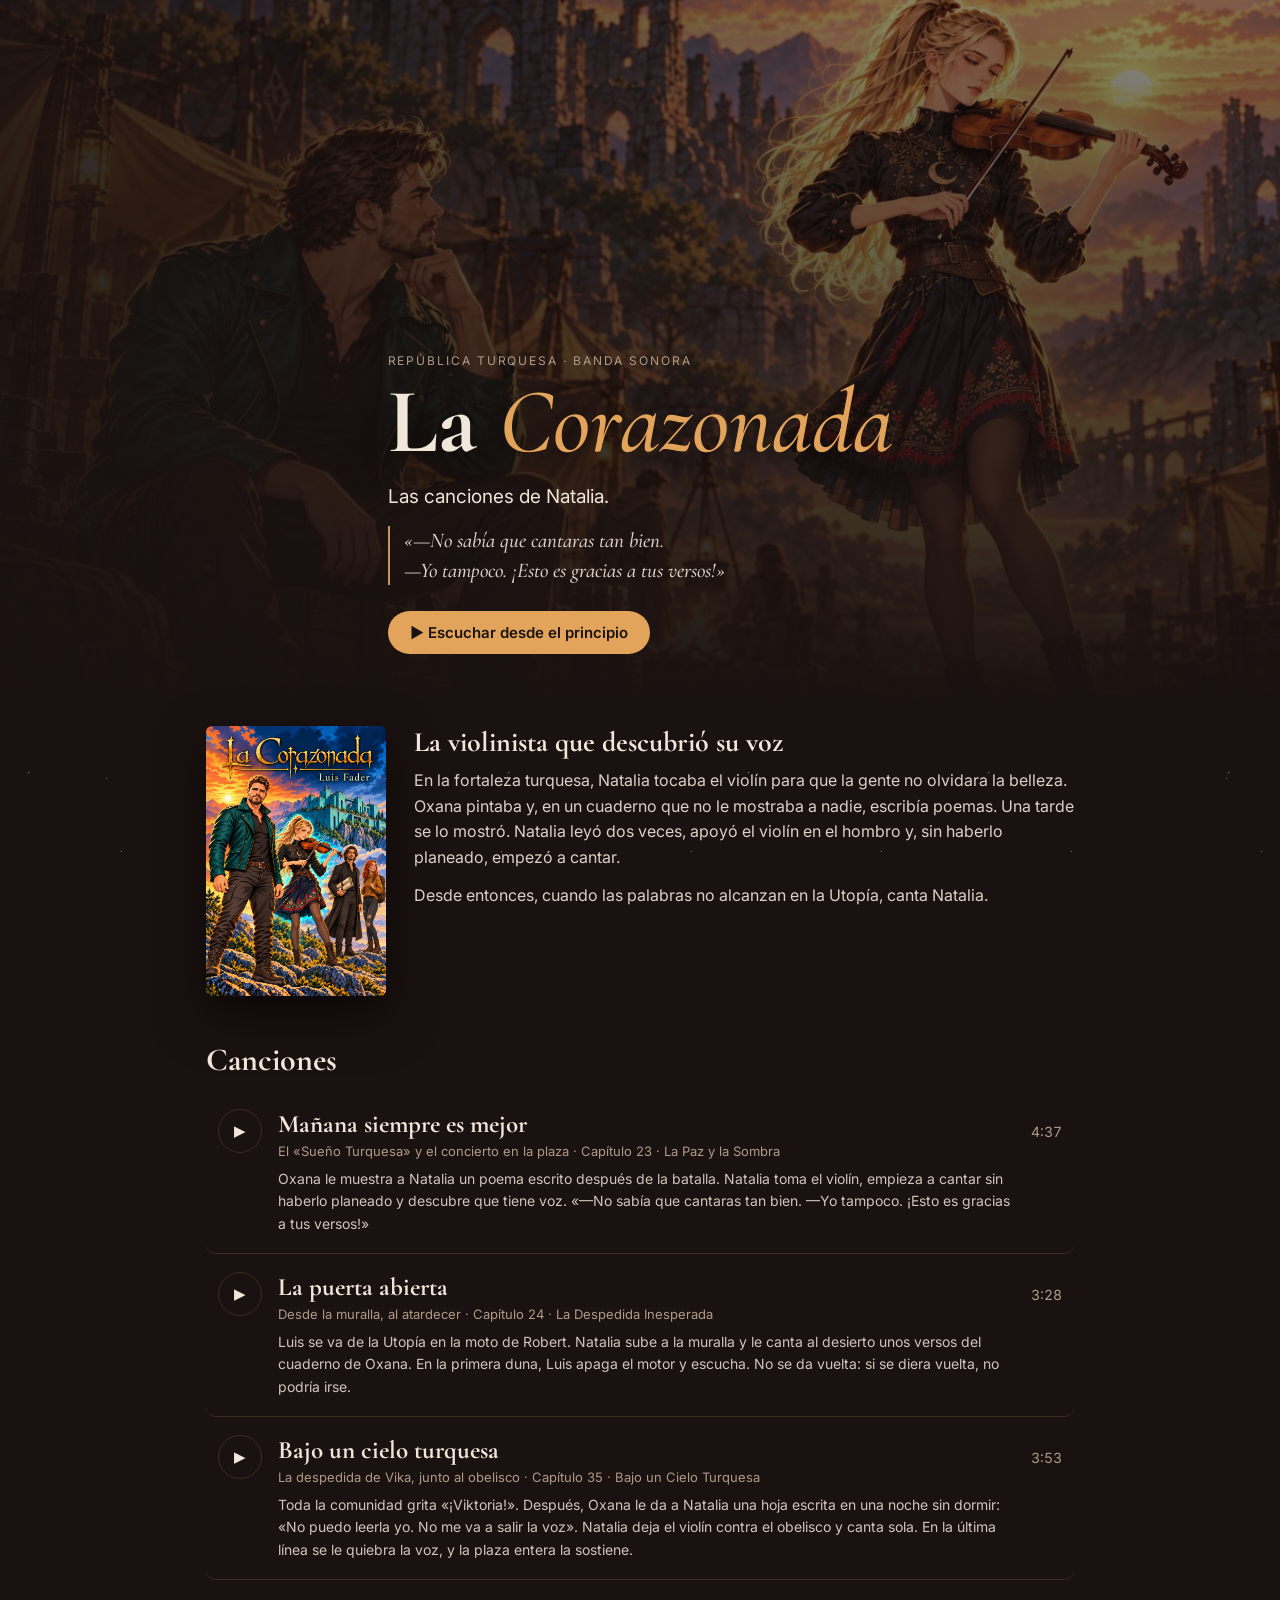
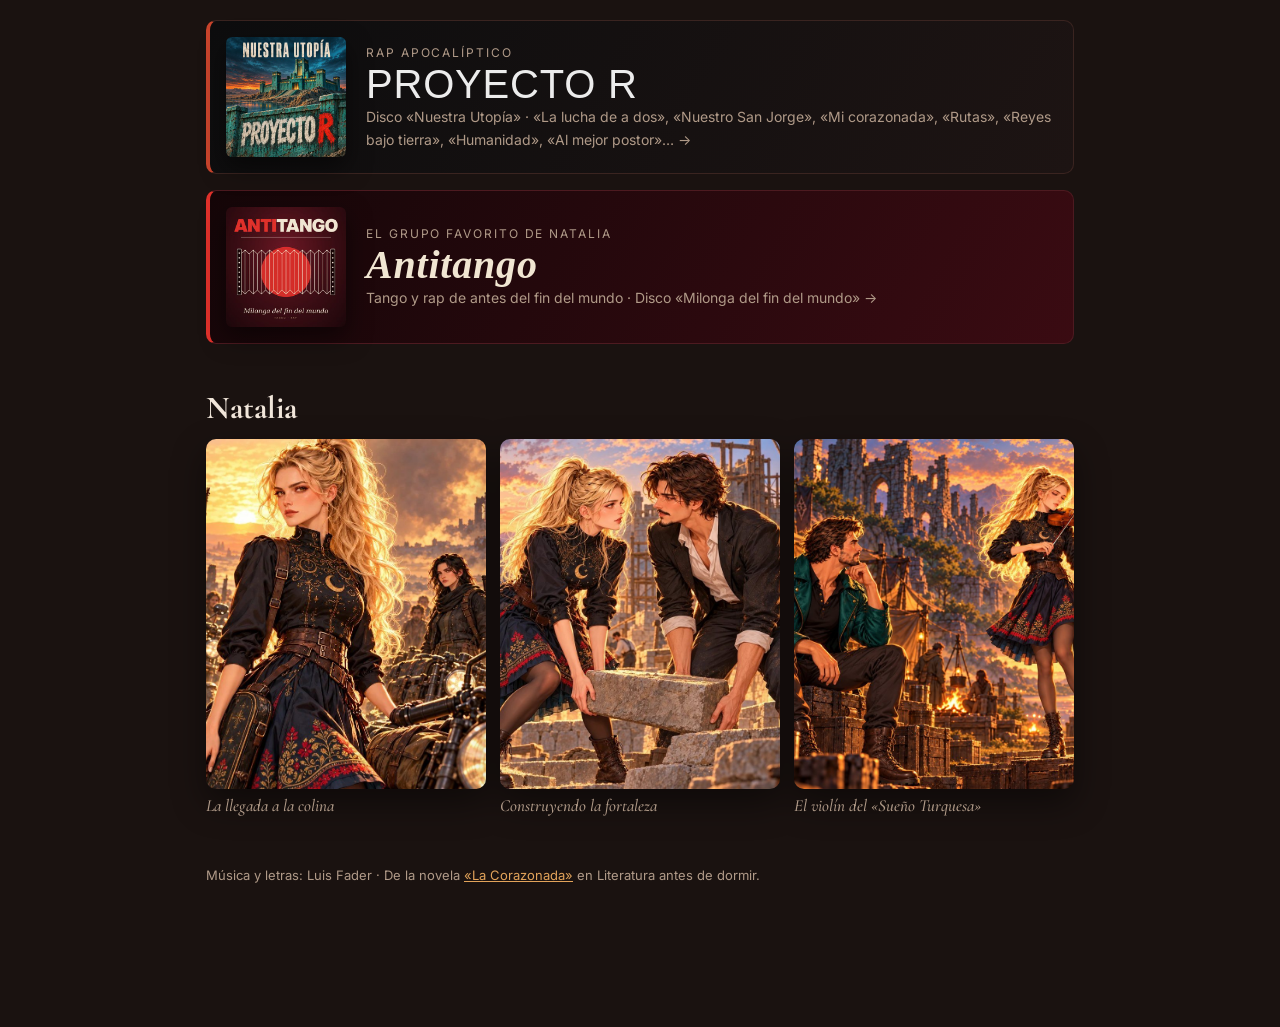
==== commit 78451440: "Antitango: disco «Milonga del fin del mundo» (9 letras), página y tarjeta en la portada Co-Authored-" ====
--- a/index.html
+++ b/index.html
@@ -10,7 +10,7 @@
   <meta property="og:image" content="assets/img/hero-violin.jpg">
   <link rel="preconnect" href="https://fonts.googleapis.com">
   <link href="https://fonts.googleapis.com/css2?family=Cormorant+Garamond:ital,wght@0,500;0,700;1,500&family=Inter:wght@400;500;600&display=swap" rel="stylesheet">
-  <link rel="stylesheet" href="assets/css/style.css?v=4">
+  <link rel="stylesheet" href="assets/css/style.css?v=5">
 </head>
 <body>
   <div class="stars" aria-hidden="true"></div>
@@ -56,6 +56,15 @@
       </span>
     </a>
 
+    <a class="band-card antitango" href="antitango/">
+      <img src="antitango/img/milonga-del-fin-del-mundo-400.jpg" alt="Portada de «Milonga del fin del mundo», de Antitango" width="120" height="120" loading="lazy">
+      <span class="band-text">
+        <span class="eyebrow">El grupo favorito de Natalia</span>
+        <span class="band-name">Antitango</span>
+        <span class="band-sub">Tango y rap de antes del fin del mundo · Disco «Milonga del fin del mundo» →</span>
+      </span>
+    </a>
+
     <h2 class="section-title">Natalia</h2>
     <div class="gallery">
       <figure><img src="assets/img/natalia-retrato.jpg" alt="Natalia junto a las motos, al llegar a la colina" loading="lazy"><figcaption>La llegada a la colina</figcaption></figure>
@@ -80,7 +89,7 @@
   </div>
   <audio id="audio" preload="none"></audio>
 
-  <script src="assets/js/canciones.js?v=4"></script>
-  <script src="assets/js/app.js?v=4"></script>
+  <script src="assets/js/canciones.js?v=5"></script>
+  <script src="assets/js/app.js?v=5"></script>
 </body>
 </html>
--- a/assets/css/style.css
+++ b/assets/css/style.css
@@ -174,3 +174,5 @@
 .band-card img { width: 120px; height: 120px; object-fit: cover; border-radius: 6px; flex: none; box-shadow: 0 10px 24px rgba(0,0,0,.5); }
 .band-text { display: flex; flex-direction: column; gap: 2px; min-width: 0; }
 @media (max-width: 640px) { .band-card img { width: 84px; height: 84px; } .band-name { font-size: 30px; } }
+.band-card.antitango { margin-top: 16px; background: linear-gradient(120deg, #150608, #3a0b12); border-color: #4d1a20; border-left-color: #e0312b; }
+.band-card.antitango .band-name { font-family: "Playfair Display", Georgia, serif; font-style: italic; font-weight: 900; text-transform: none; color: #f1e6d2; }
